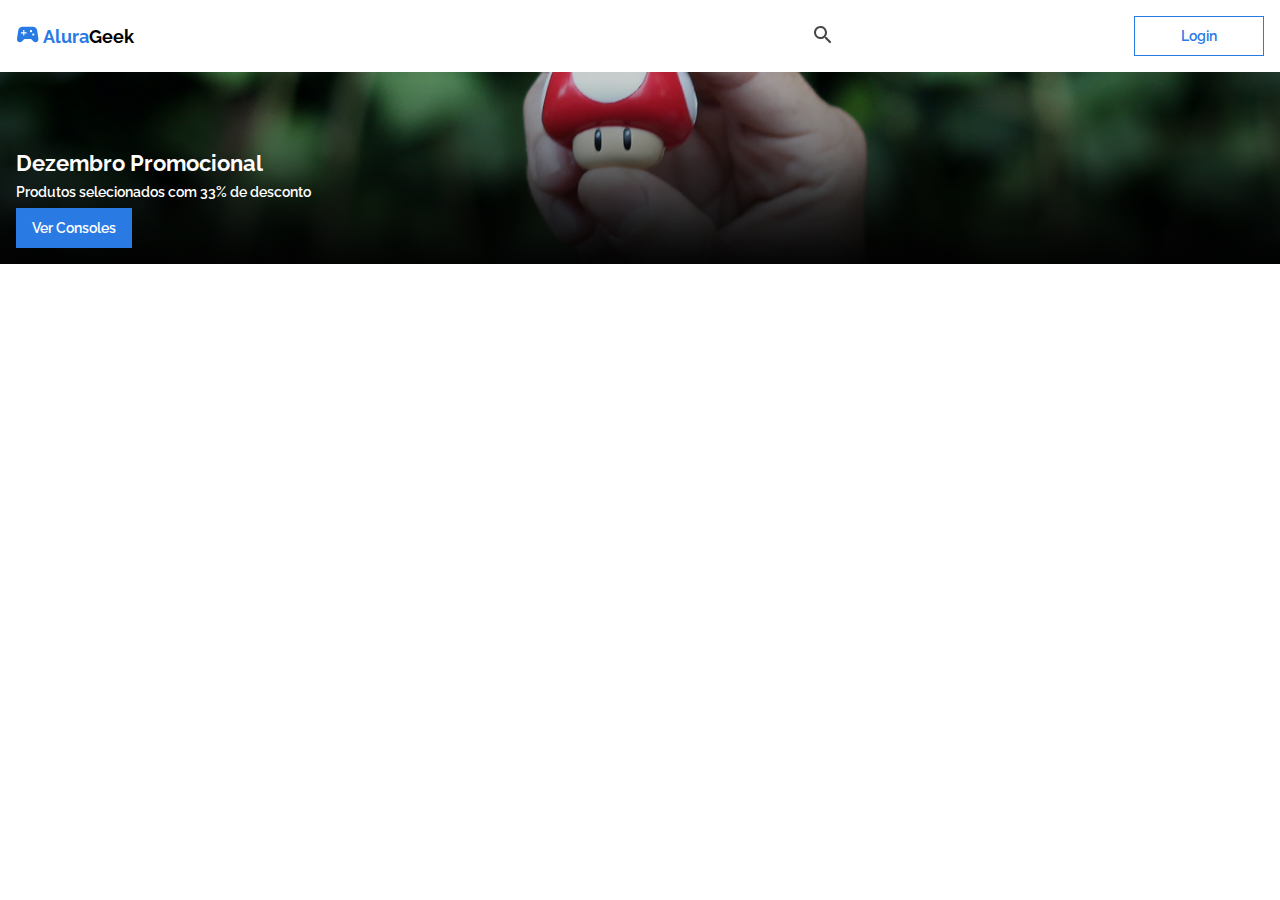
==== index.html @ 1befb426 "header tablet" ====
<!DOCTYPE html>
<html lang="pt-br">

<head>
    <meta charset="UTF-8">
    <meta http-equiv="X-UA-Compatible" content="IE=edge">
    <meta name="viewport" content="width=device-width, initial-scale=1.0">

    <link rel="preconnect" href="https://fonts.googleapis.com">
    <link rel="preconnect" href="https://fonts.gstatic.com" crossorigin>
    <link href="https://fonts.googleapis.com/css2?family=Raleway:wght@400;500;600;700&display=swap" rel="stylesheet">

    <link rel="stylesheet" href="./styles/default.css">

    <title>Home</title>
</head>

<body>
    <header class="header">
        <div class="header-container">
            <div class="header-logo">
                <img src="./assets/barraNavegacao/joystick.svg" alt="Logo AluraGeek">
                <p class="header-title"><span>Alura</span>Geek</p>
            </div>

            <button class="header-btnLogin">Login</button>

            <input type="text" placeholder="O que deseja encontrar?" class="header-input desktop tablet mobile">
            <button class="header-btnSearch">
                <img src="./assets/barraNavegacao/lupa.svg" alt="Icone de lupa">
            </button>
        </div>
    </header>

    <section class="banner">
        <div class="banner-content">
            <h2>Dezembro Promocional</h2>
            <p>Produtos selecionados com 33% de desconto</p>
            <button>Ver Consoles</button>
        </div>
    </section>
</body>

</html>
---- styles/default.css ----
@import url(./header.css);
@import url(./banner.css);

:root {
    --cor-preto: #000000;
    --cor-branco: #FFFFFF;
    --cor-branco-palido: #F5F5F5;
    --cor-azul-baby: #EAF2FD;
    --cor-cinza-default: #464646;
    --cor-azul-default: #2A7AE4;

    --fonte-default: 'Raleway';
}

* {
    box-sizing: border-box;
    padding: 0;
    font-family: var(--fonte-default), sans-serif;
}

body {
    margin: 0;
    font-size: 16px;
}

.mobile{
    display: block;
}

.desktop {
    display: none;
}

.tablet {
    display: none;
}

@media screen and (min-width: 481px) {
    .mobile{
        display: none;
    }
    
    .desktop {
        display: none;
    }
    
    .tablet {
        display: block;
    }
}

@media screen and (min-width: 1279px) {
    .mobile{
        display: none;
    }
    
    .desktop {
        display: block;
    }
    
    .tablet {
        display: none;
    }
}
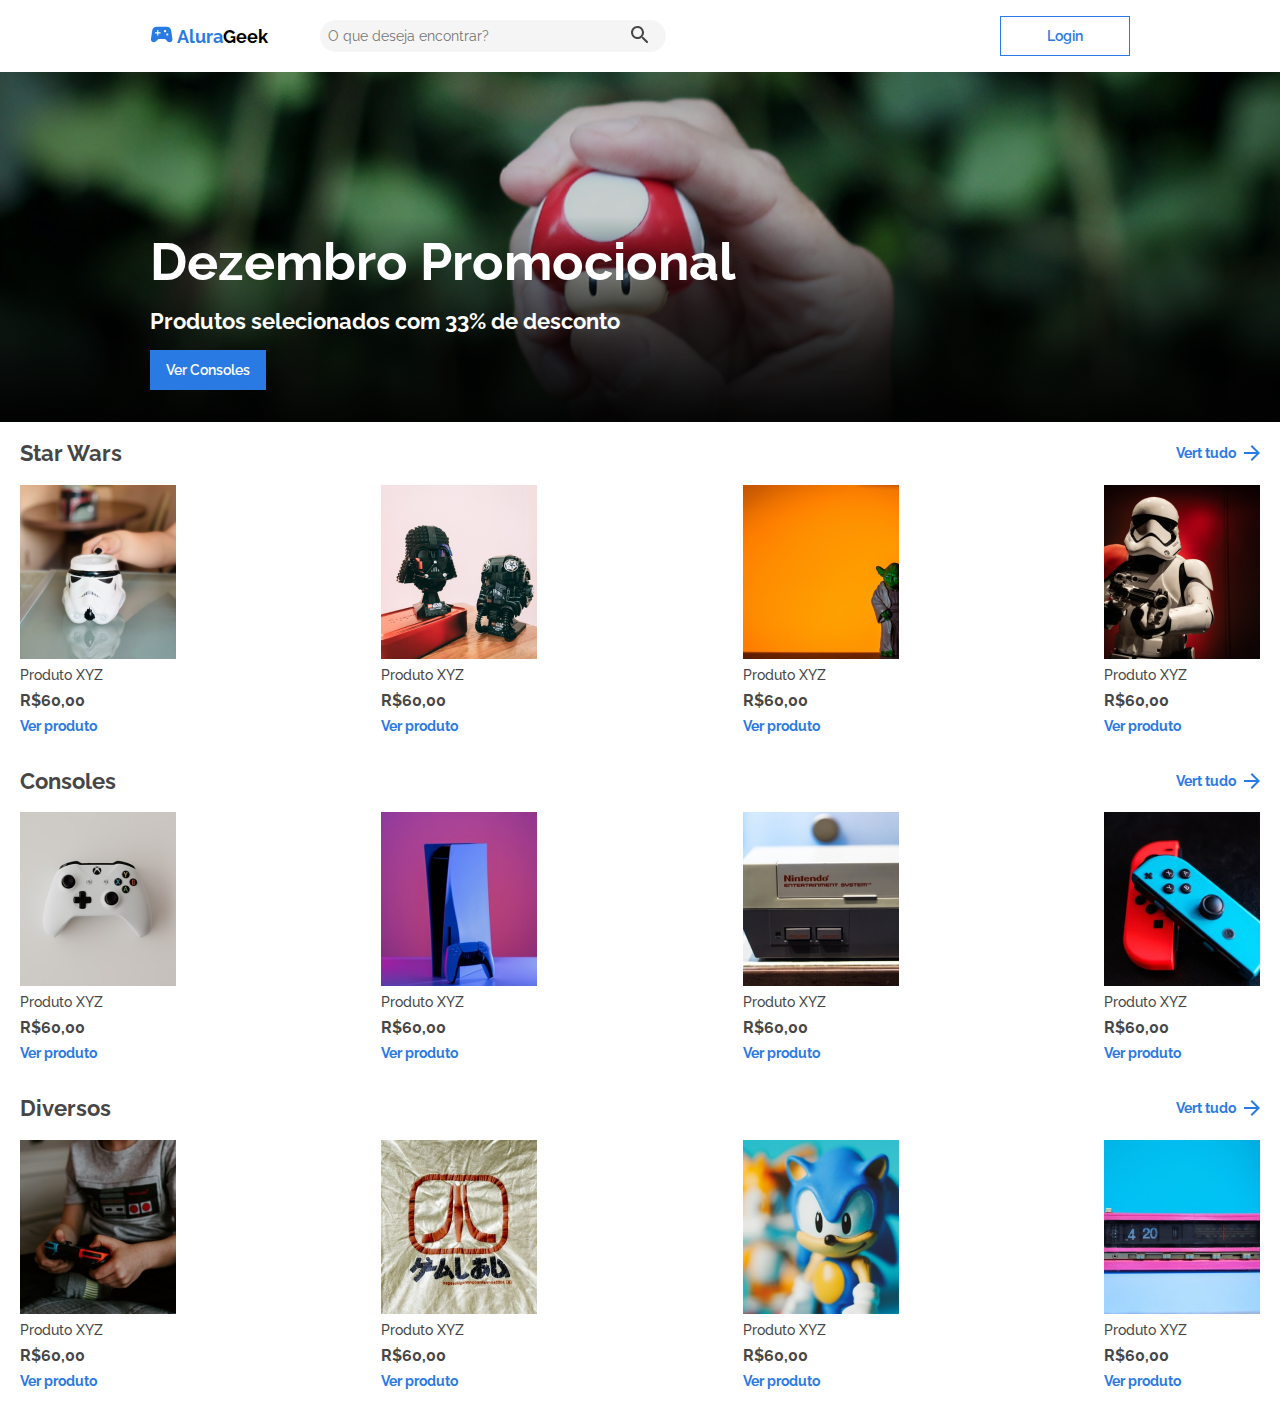
==== commit 58f40ada: "items mobile" ====
--- a/index.html
+++ b/index.html
@@ -39,6 +39,136 @@
             <button>Ver Consoles</button>
         </div>
     </section>
+
+    <main class="main-content">
+
+        <div class="area-items">
+            <div class="items-header">
+                <h2 class="title">Star Wars</h2>
+                <button class="btn-seeAll">Vert tudo <img src="./assets/arrow-right.svg"> </button>
+            </div>
+
+            <div class="items-body">
+                <div class="item">
+                    <img src="./assets/itens/starwars1.png" alt="Produto do Star wars">
+                    <h3>Produto XYZ</h3>
+                    <span>R$60,00</span>
+                    <button>Ver produto</button>
+                </div>
+                <div class="item">
+                    <img src="./assets/itens/starwars2.png" alt="Produto do Star wars">
+                    <h3>Produto XYZ</h3>
+                    <span>R$60,00</span>
+                    <button>Ver produto</button>
+                </div>
+                <div class="item">
+                    <img src="./assets/itens/starwars3.png" alt="Produto do Star wars">
+                    <h3>Produto XYZ</h3>
+                    <span>R$60,00</span>
+                    <button>Ver produto</button>
+                </div>
+
+                <div class="item">
+                    <img src="./assets/itens/starwars4.png" alt="Produto do Star wars">
+                    <h3>Produto XYZ</h3>
+                    <span>R$60,00</span>
+                    <button>Ver produto</button>
+                </div>
+
+                <div class="item item-bonus">
+                    <img src="./assets/itens/starwars5.png" alt="Produto do Star wars">
+                    <h3>Produto XYZ</h3>
+                    <span>R$60,00</span>
+                    <button>Ver produto</button>
+                </div>
+            </div>
+        </div>
+
+        <div class="area-items">
+            <div class="items-header">
+                <h2 class="title">Consoles</h2>
+                <button class="btn-seeAll">Vert tudo <img src="./assets/arrow-right.svg"> </button>
+            </div>
+
+            <div class="items-body">
+                <div class="item">
+                    <img src="./assets/itens/console1.png" alt="Produto de Consoles">
+                    <h3>Produto XYZ</h3>
+                    <span>R$60,00</span>
+                    <button>Ver produto</button>
+                </div>
+                <div class="item">
+                    <img src="./assets/itens/console2.png" alt="Produto de Consoles">
+                    <h3>Produto XYZ</h3>
+                    <span>R$60,00</span>
+                    <button>Ver produto</button>
+                </div>
+                <div class="item">
+                    <img src="./assets/itens/console3.png" alt="Produto de Consoles">
+                    <h3>Produto XYZ</h3>
+                    <span>R$60,00</span>
+                    <button>Ver produto</button>
+                </div>
+
+                <div class="item">
+                    <img src="./assets/itens/console4.png" alt="Produto de Consoles">
+                    <h3>Produto XYZ</h3>
+                    <span>R$60,00</span>
+                    <button>Ver produto</button>
+                </div>
+
+                <div class="item item-bonus">
+                    <img src="./assets/itens/console5.png" alt="Produto de Consoles">
+                    <h3>Produto XYZ</h3>
+                    <span>R$60,00</span>
+                    <button>Ver produto</button>
+                </div>
+            </div>
+        </div>
+
+        <div class="area-items">
+            <div class="items-header">
+                <h2 class="title">Diversos</h2>
+                <button class="btn-seeAll">Vert tudo <img src="./assets/arrow-right.svg"> </button>
+            </div>
+
+            <div class="items-body">
+                <div class="item">
+                    <img src="./assets/itens/diversos1.png" alt="Produto diversos">
+                    <h3>Produto XYZ</h3>
+                    <span>R$60,00</span>
+                    <button>Ver produto</button>
+                </div>
+                <div class="item">
+                    <img src="./assets/itens/diversos2.png" alt="Produto diversos">
+                    <h3>Produto XYZ</h3>
+                    <span>R$60,00</span>
+                    <button>Ver produto</button>
+                </div>
+                <div class="item">
+                    <img src="./assets/itens/diversos3.png" alt="Produto diversos">
+                    <h3>Produto XYZ</h3>
+                    <span>R$60,00</span>
+                    <button>Ver produto</button>
+                </div>
+
+                <div class="item">
+                    <img src="./assets/itens/diversos4.png" alt="Produto diversos">
+                    <h3>Produto XYZ</h3>
+                    <span>R$60,00</span>
+                    <button>Ver produto</button>
+                </div>
+
+                <div class="item item-bonus">
+                    <img src="./assets/itens/diversos5.png" alt="Produto diversos">
+                    <h3>Produto XYZ</h3>
+                    <span>R$60,00</span>
+                    <button>Ver produto</button>
+                </div>
+            </div>
+        </div>
+
+    </main>
 </body>
 
 </html>--- a/styles/default.css
+++ b/styles/default.css
@@ -1,5 +1,6 @@
 @import url(./header.css);
 @import url(./banner.css);
+@import url(./items.css);
 
 :root {
     --cor-preto: #000000;
@@ -7,6 +8,7 @@
     --cor-branco-palido: #F5F5F5;
     --cor-azul-baby: #EAF2FD;
     --cor-cinza-default: #464646;
+    --cor-cinza-baby: #A2A2A2;
     --cor-azul-default: #2A7AE4;
 
     --fonte-default: 'Raleway';
@@ -23,42 +25,8 @@
     font-size: 16px;
 }
 
-.mobile{
-    display: block;
+@media screen and (min-width: 481px) {
 }
 
-.desktop {
-    display: none;
-}
-
-.tablet {
-    display: none;
-}
-
-@media screen and (min-width: 481px) {
-    .mobile{
-        display: none;
-    }
-    
-    .desktop {
-        display: none;
-    }
-    
-    .tablet {
-        display: block;
-    }
-}
-
-@media screen and (min-width: 1279px) {
-    .mobile{
-        display: none;
-    }
-    
-    .desktop {
-        display: block;
-    }
-    
-    .tablet {
-        display: none;
-    }
+@media screen and (min-width: 769px) {
 }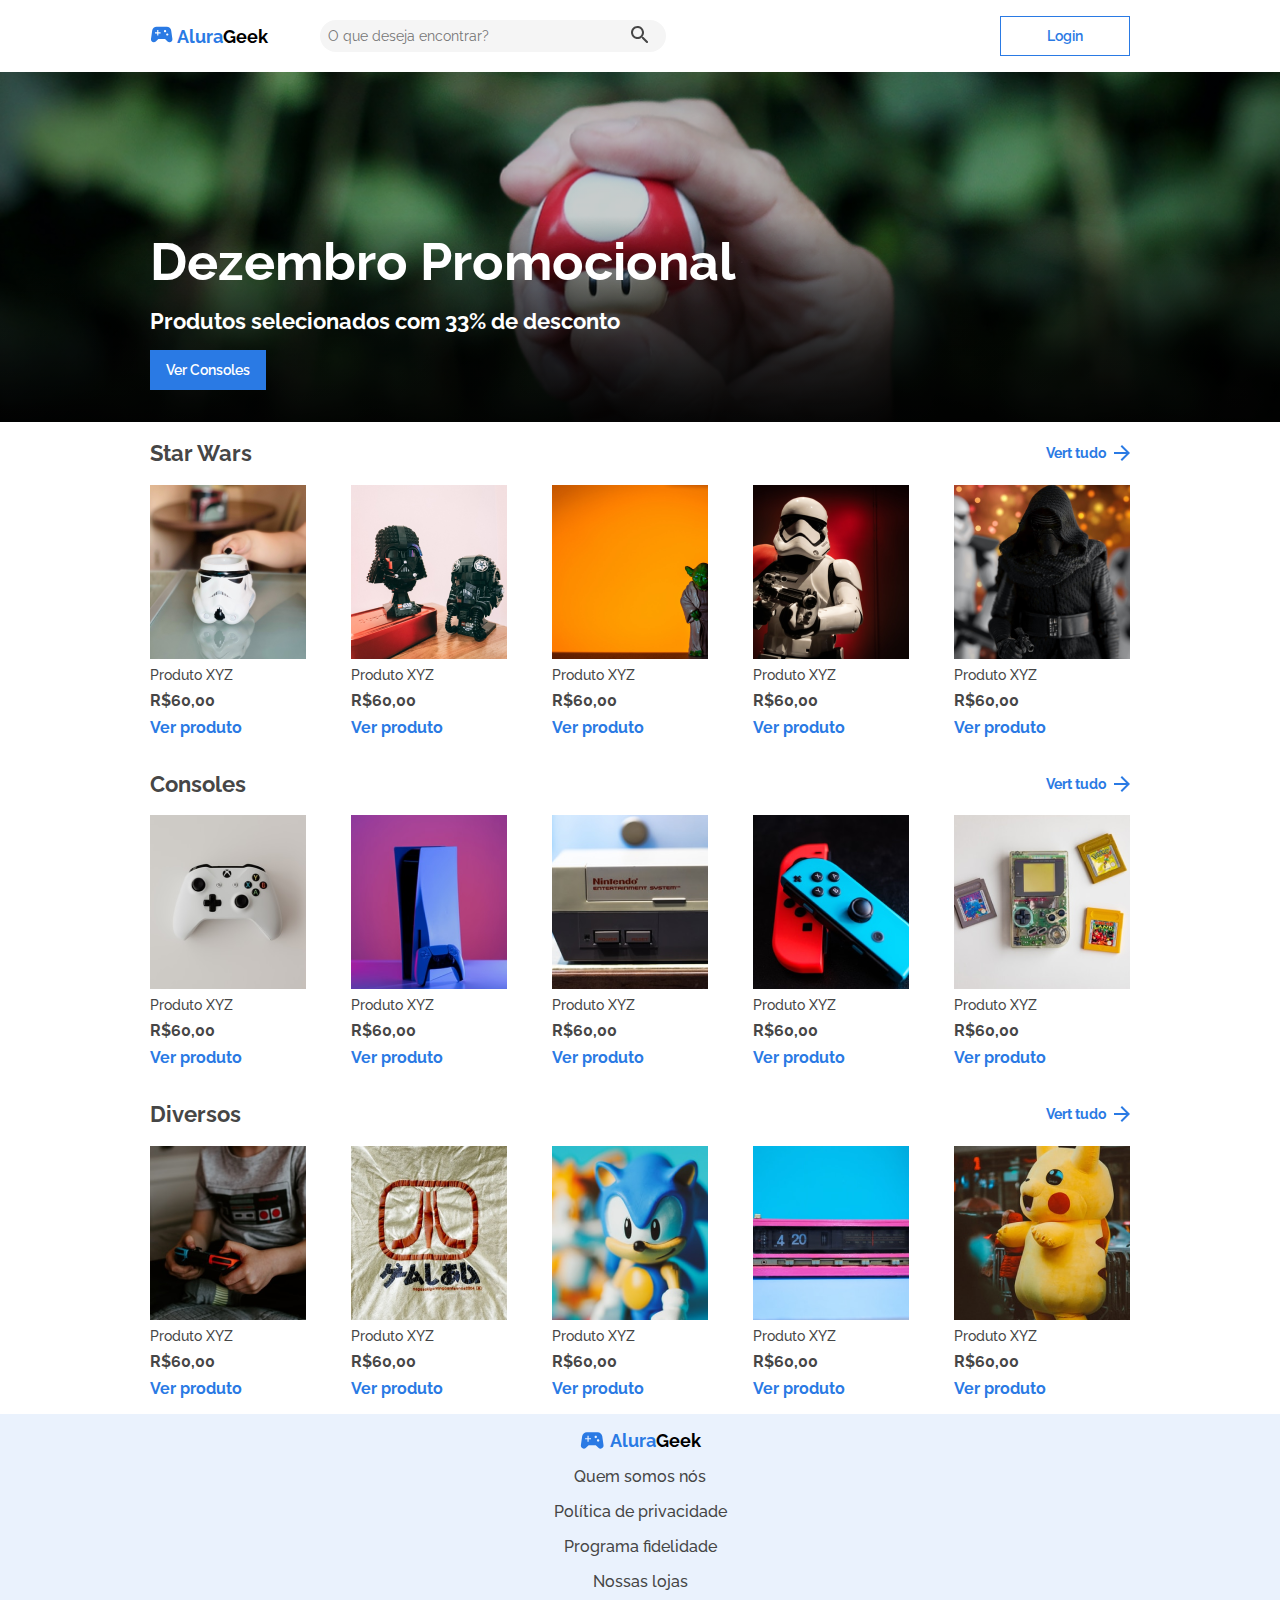
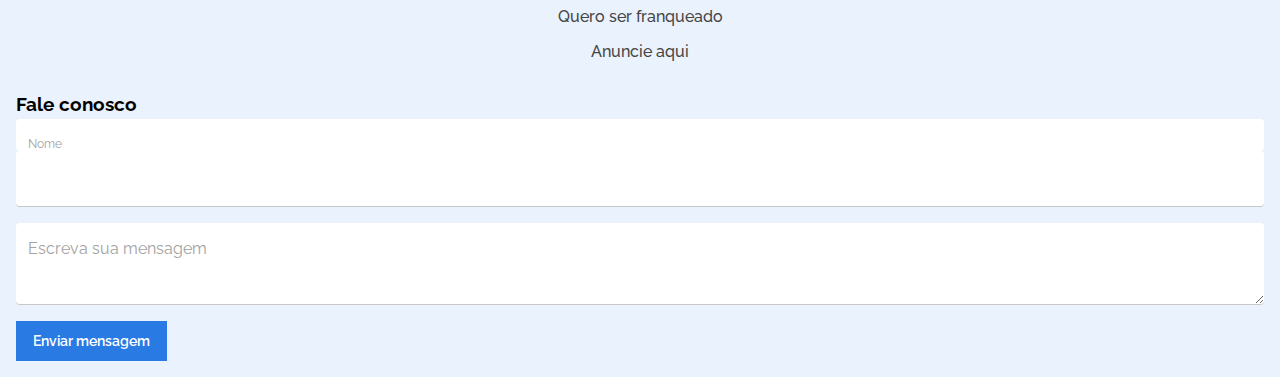
==== commit b02c2786: "contacts mobile" ====
--- a/index.html
+++ b/index.html
@@ -169,6 +169,37 @@
         </div>
 
     </main>
+
+    <footer class="footer">
+
+        <section class="fo-contact">
+            <div class="contact-links">
+                <div class="logo">
+                    <img src="./assets/barraNavegacao/joystick.svg" alt="Logo AluraGeek">
+                    <p class="logo-title"><span>Alura</span>Geek</p>
+                </div>
+                <ul class="contact-items">
+                    <li><a href="">Quem somos nós</a></li>
+                    <li><a href="">Política de privacidade</a></li>
+                    <li><a href="">Programa fidelidade</a></li>
+                    <li><a href="">Nossas lojas</a></li>
+                    <li><a href="">Quero ser franqueado</a></li>
+                    <li><a href="">Anuncie aqui</a></li>
+                </ul>
+            </div>
+
+            <div class="contact-form">
+                <h3>Fale conosco</h3>
+                <form>
+                    <label class="inpt-label" for="nome">Nome</label>
+                    <input class="inpt-nome" type="text" id="nome">
+                    <textarea class="inpt-msm" placeholder="Escreva sua mensagem" ></textarea>
+                    <input class="inpt-btn" type="submit" value="Enviar mensagem">
+                </form>
+            </div>
+        </section>
+
+    </footer>
 </body>
 
 </html>--- a/styles/default.css
+++ b/styles/default.css
@@ -1,6 +1,7 @@
 @import url(./header.css);
 @import url(./banner.css);
 @import url(./items.css);
+@import url(./contact.css);
 
 :root {
     --cor-preto: #000000;
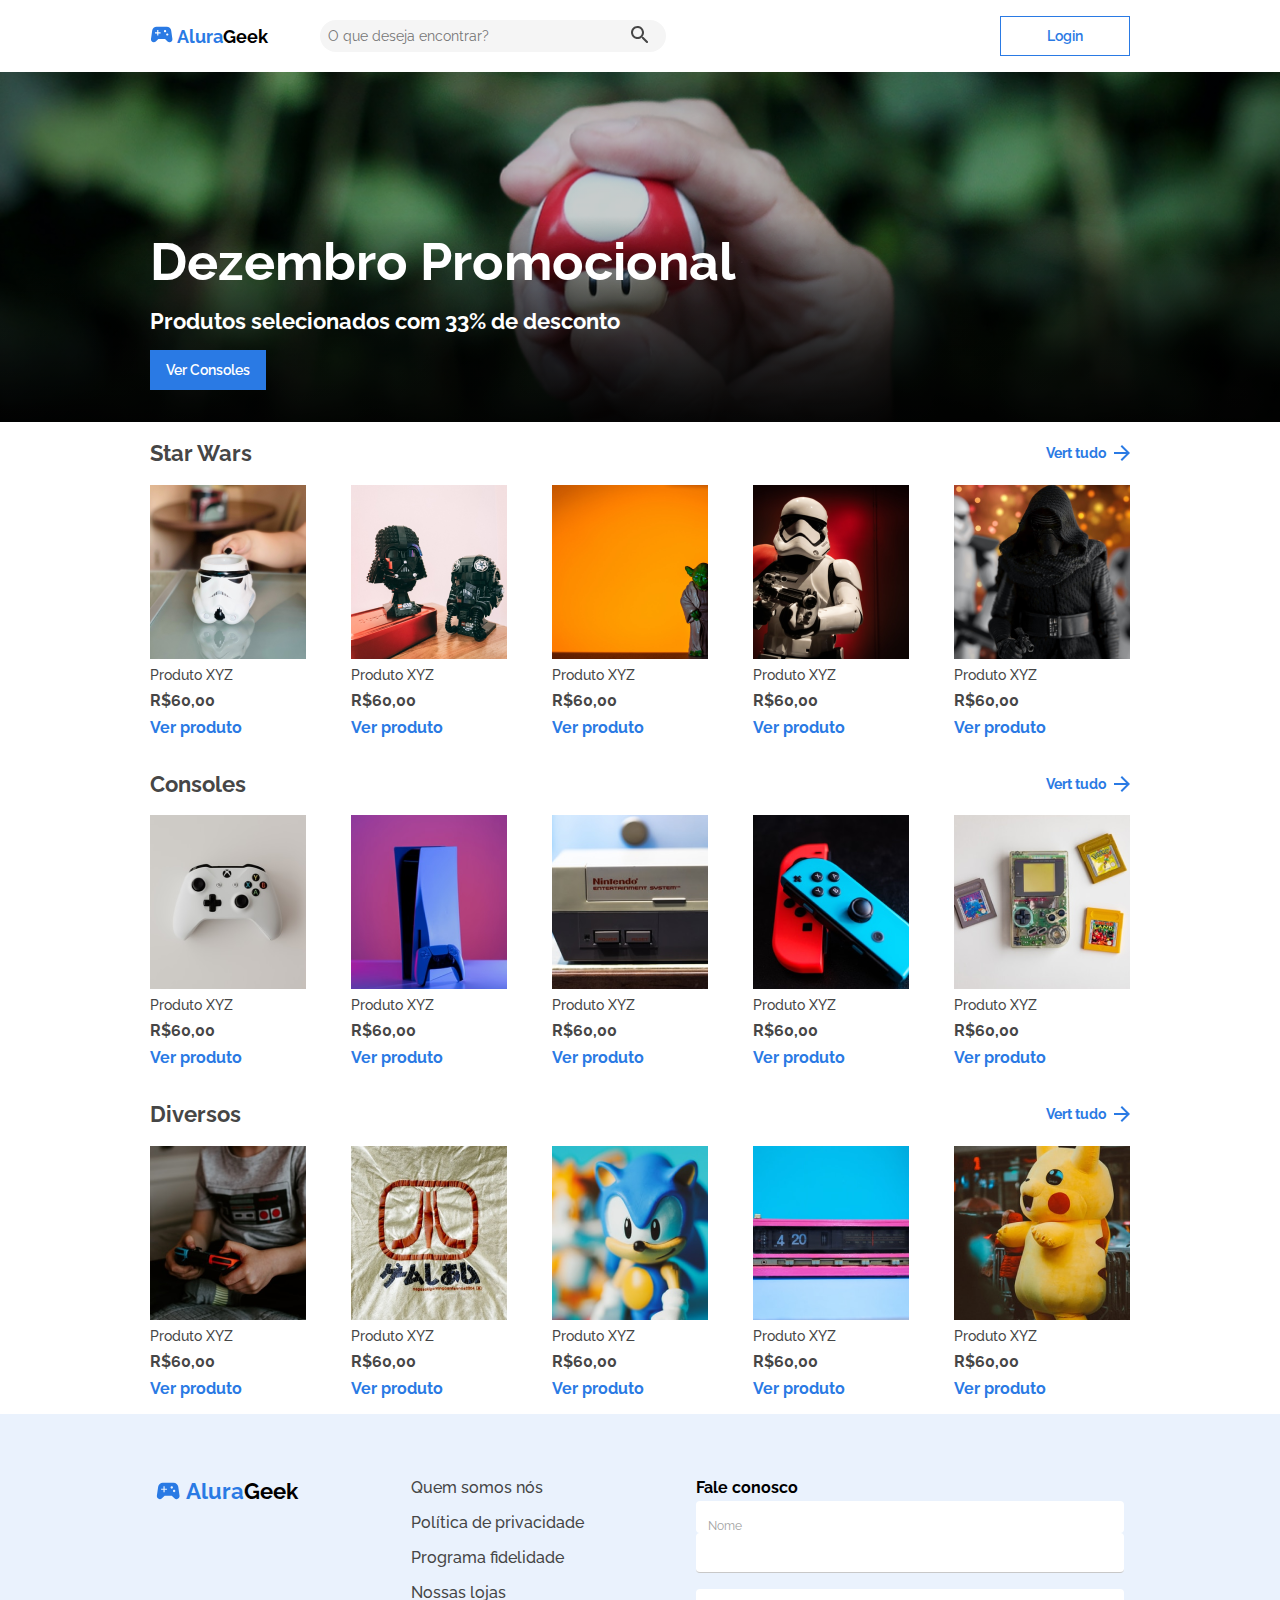
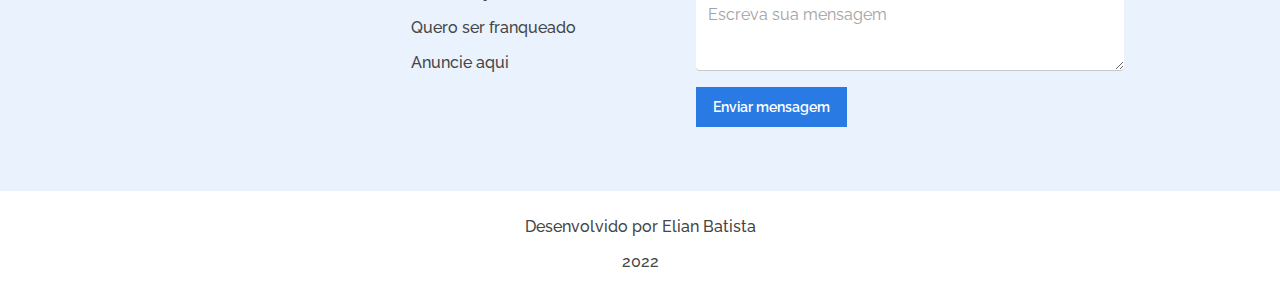
==== commit d7994963: "footer dev" ====
--- a/index.html
+++ b/index.html
@@ -199,6 +199,11 @@
             </div>
         </section>
 
+        <section class="footer-dev">
+            <p>Desenvolvido por Elian Batista</p>
+            <p>2022</p>
+        </section>
+
     </footer>
 </body>
 
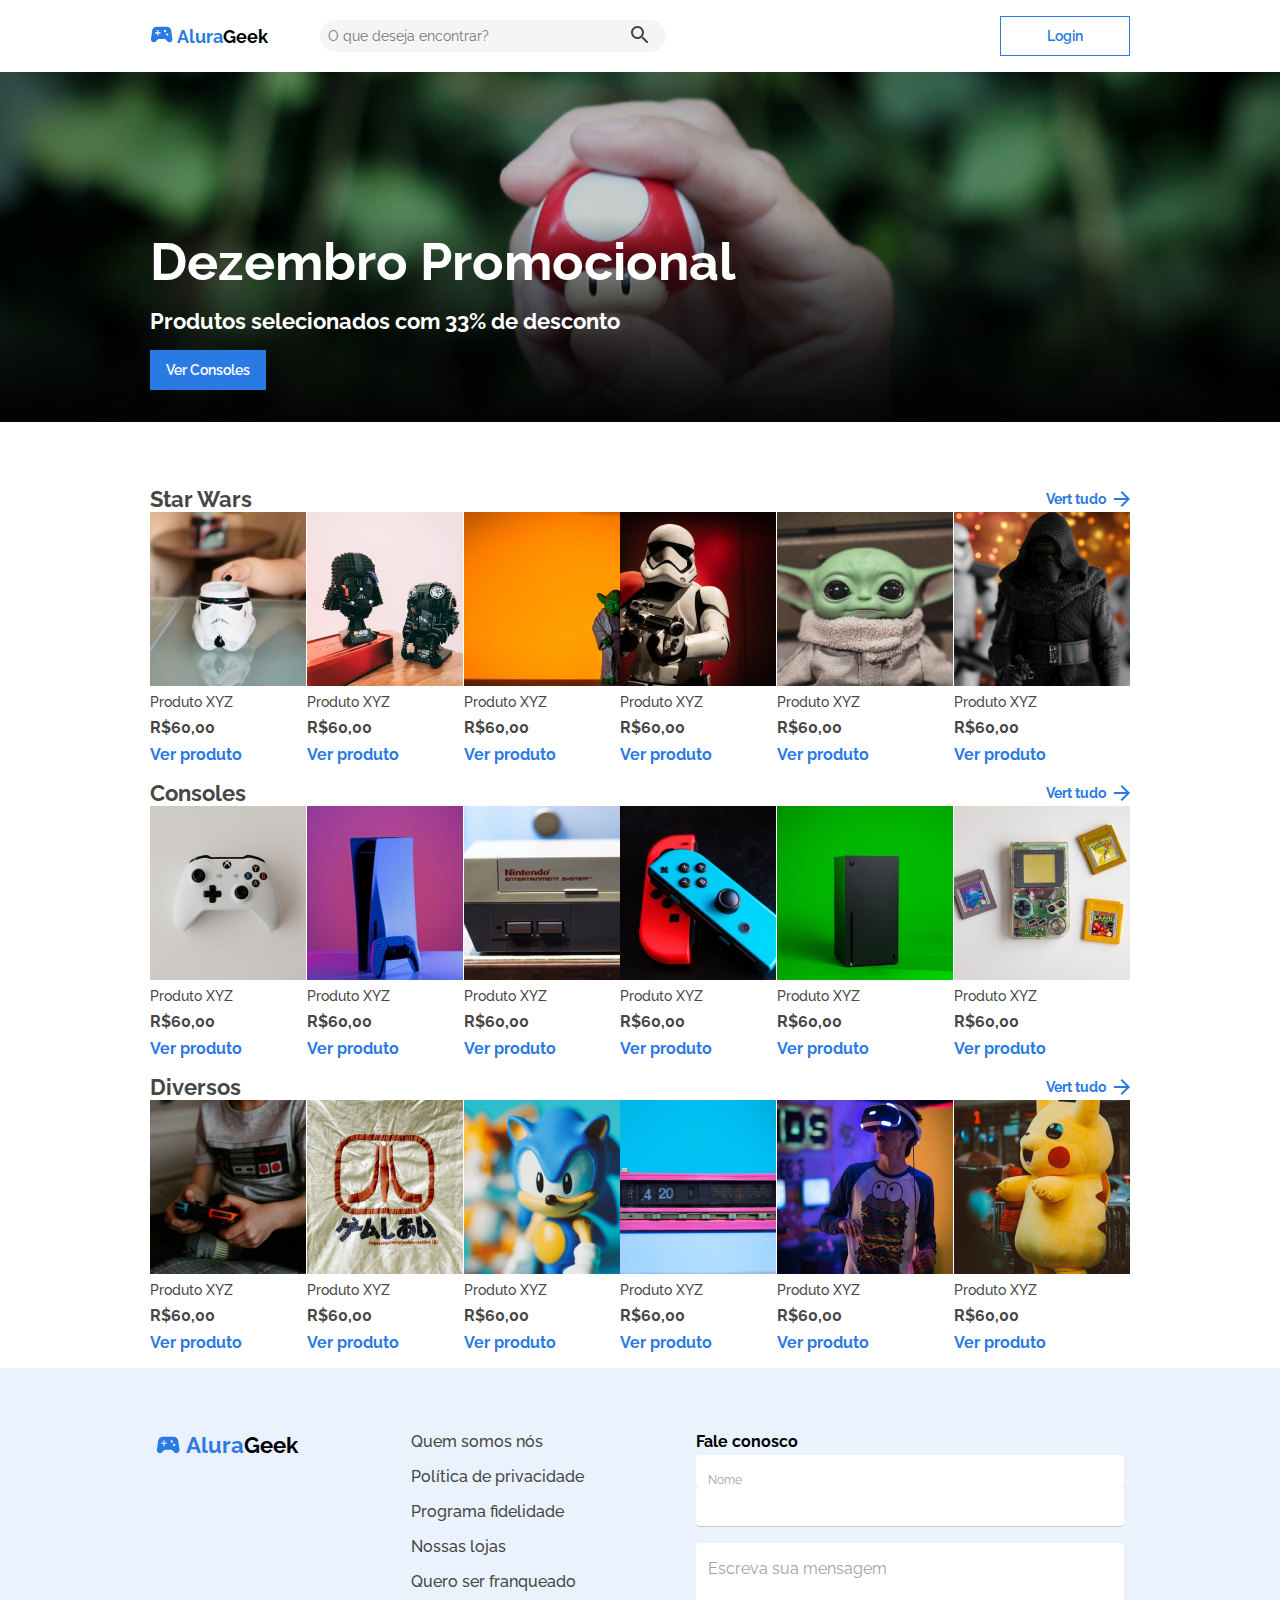
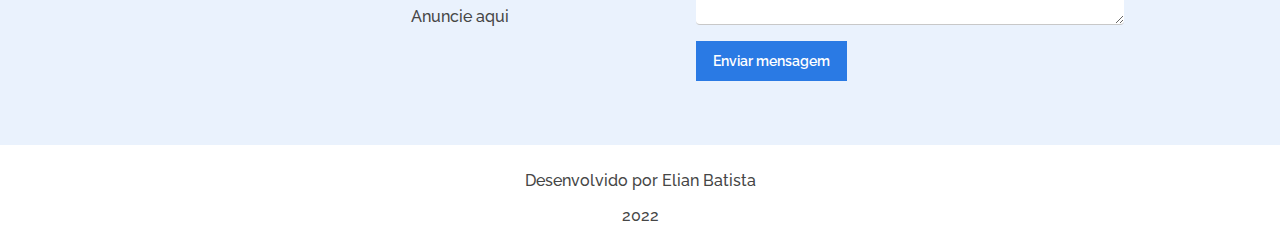
==== commit 9e672476: "readjustments home" ====
--- a/index.html
+++ b/index.html
@@ -10,9 +10,10 @@
     <link rel="preconnect" href="https://fonts.gstatic.com" crossorigin>
     <link href="https://fonts.googleapis.com/css2?family=Raleway:wght@400;500;600;700&display=swap" rel="stylesheet">
 
+    <link rel="stylesheet" href="./styles/defaultHome.css">
     <link rel="stylesheet" href="./styles/default.css">
 
-    <title>Home</title>
+    <title>Home | AluraGeek</title>
 </head>
 
 <body>
@@ -23,7 +24,7 @@
                 <p class="header-title"><span>Alura</span>Geek</p>
             </div>
 
-            <button class="header-btnLogin">Login</button>
+            <a href="./pages/login.html" class="header-btnLogin">Login</a>
 
             <input type="text" placeholder="O que deseja encontrar?" class="header-input desktop tablet mobile">
             <button class="header-btnSearch">
@@ -76,6 +77,13 @@
                 </div>
 
                 <div class="item item-bonus">
+                    <img src="./assets/itens/starwars6.png" alt="Produto do Star wars">
+                    <h3>Produto XYZ</h3>
+                    <span>R$60,00</span>
+                    <button>Ver produto</button>
+                </div>
+
+                <div class="item item-bonus">
                     <img src="./assets/itens/starwars5.png" alt="Produto do Star wars">
                     <h3>Produto XYZ</h3>
                     <span>R$60,00</span>
@@ -118,6 +126,13 @@
                 </div>
 
                 <div class="item item-bonus">
+                    <img src="./assets/itens/console6.png" alt="Produto de Consoles">
+                    <h3>Produto XYZ</h3>
+                    <span>R$60,00</span>
+                    <button>Ver produto</button>
+                </div>
+
+                <div class="item item-bonus">
                     <img src="./assets/itens/console5.png" alt="Produto de Consoles">
                     <h3>Produto XYZ</h3>
                     <span>R$60,00</span>
@@ -154,6 +169,13 @@
 
                 <div class="item">
                     <img src="./assets/itens/diversos4.png" alt="Produto diversos">
+                    <h3>Produto XYZ</h3>
+                    <span>R$60,00</span>
+                    <button>Ver produto</button>
+                </div>
+
+                <div class="item item-bonus">
+                    <img src="./assets/itens/diversos6.png" alt="Produto diversos">
                     <h3>Produto XYZ</h3>
                     <span>R$60,00</span>
                     <button>Ver produto</button>
--- a/styles/defaultHome.css
+++ b/styles/defaultHome.css
@@ -0,0 +1,4 @@
+@import url(./header.css);
+@import url(./home/banner.css);
+@import url(./home/items.css);
+@import url(./contact.css);--- a/styles/default.css
+++ b/styles/default.css
@@ -1,8 +1,3 @@
-@import url(./header.css);
-@import url(./banner.css);
-@import url(./items.css);
-@import url(./contact.css);
-
 :root {
     --cor-preto: #000000;
     --cor-branco: #FFFFFF;
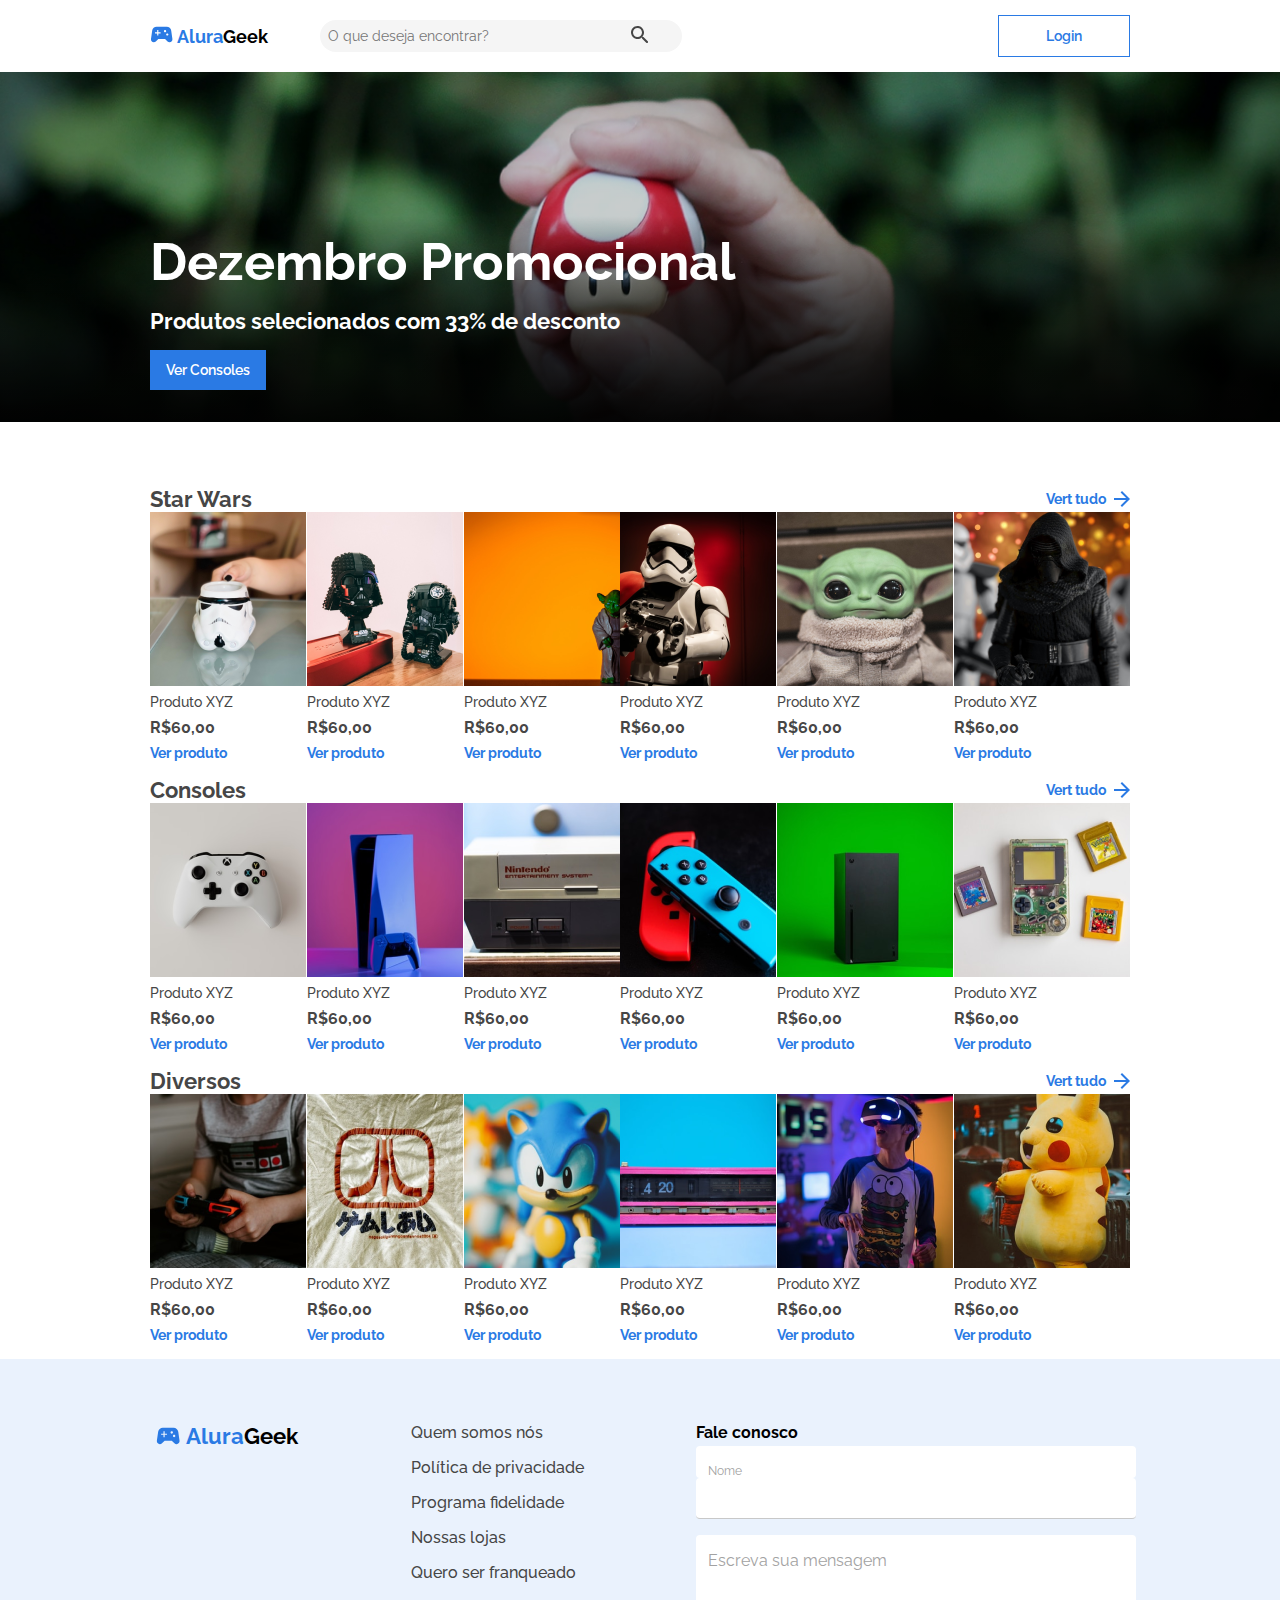
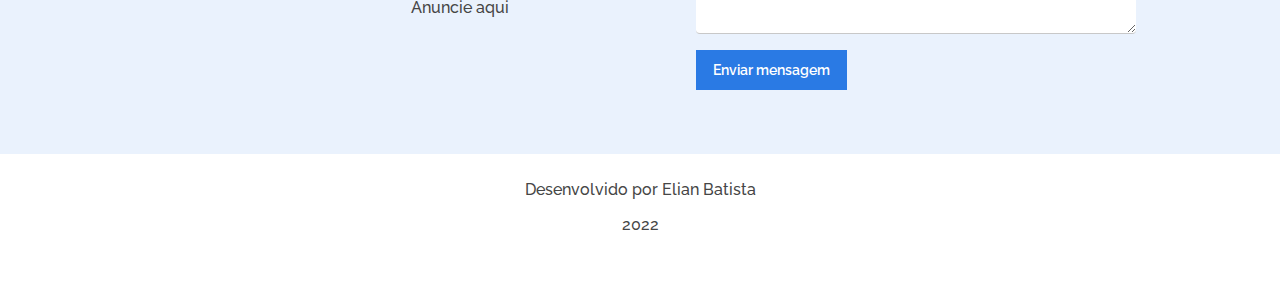
==== commit 79882653: "item desc mobile" ====
--- a/index.html
+++ b/index.html
@@ -54,40 +54,40 @@
                     <img src="./assets/itens/starwars1.png" alt="Produto do Star wars">
                     <h3>Produto XYZ</h3>
                     <span>R$60,00</span>
-                    <button>Ver produto</button>
+                    <a href="./pages/itemDesc.html">Ver produto</a>
                 </div>
                 <div class="item">
                     <img src="./assets/itens/starwars2.png" alt="Produto do Star wars">
                     <h3>Produto XYZ</h3>
                     <span>R$60,00</span>
-                    <button>Ver produto</button>
+                    <a href="./pages/itemDesc.html">Ver produto</a>
                 </div>
                 <div class="item">
                     <img src="./assets/itens/starwars3.png" alt="Produto do Star wars">
                     <h3>Produto XYZ</h3>
                     <span>R$60,00</span>
-                    <button>Ver produto</button>
+                    <a href="./pages/itemDesc.html">Ver produto</a>
                 </div>
 
                 <div class="item">
                     <img src="./assets/itens/starwars4.png" alt="Produto do Star wars">
                     <h3>Produto XYZ</h3>
                     <span>R$60,00</span>
-                    <button>Ver produto</button>
+                    <a href="./pages/itemDesc.html">Ver produto</a>
                 </div>
 
                 <div class="item item-bonus">
                     <img src="./assets/itens/starwars6.png" alt="Produto do Star wars">
                     <h3>Produto XYZ</h3>
                     <span>R$60,00</span>
-                    <button>Ver produto</button>
+                    <a href="./pages/itemDesc.html">Ver produto</a>
                 </div>
 
                 <div class="item item-bonus">
                     <img src="./assets/itens/starwars5.png" alt="Produto do Star wars">
                     <h3>Produto XYZ</h3>
                     <span>R$60,00</span>
-                    <button>Ver produto</button>
+                    <a href="./pages/itemDesc.html">Ver produto</a>
                 </div>
             </div>
         </div>
@@ -103,40 +103,40 @@
                     <img src="./assets/itens/console1.png" alt="Produto de Consoles">
                     <h3>Produto XYZ</h3>
                     <span>R$60,00</span>
-                    <button>Ver produto</button>
+                    <a href="./pages/itemDesc.html">Ver produto</a>
                 </div>
                 <div class="item">
                     <img src="./assets/itens/console2.png" alt="Produto de Consoles">
                     <h3>Produto XYZ</h3>
                     <span>R$60,00</span>
-                    <button>Ver produto</button>
+                    <a href="./pages/itemDesc.html">Ver produto</a>
                 </div>
                 <div class="item">
                     <img src="./assets/itens/console3.png" alt="Produto de Consoles">
                     <h3>Produto XYZ</h3>
                     <span>R$60,00</span>
-                    <button>Ver produto</button>
+                    <a href="./pages/itemDesc.html">Ver produto</a>
                 </div>
 
                 <div class="item">
                     <img src="./assets/itens/console4.png" alt="Produto de Consoles">
                     <h3>Produto XYZ</h3>
                     <span>R$60,00</span>
-                    <button>Ver produto</button>
+                    <a href="./pages/itemDesc.html">Ver produto</a>
                 </div>
 
                 <div class="item item-bonus">
                     <img src="./assets/itens/console6.png" alt="Produto de Consoles">
                     <h3>Produto XYZ</h3>
                     <span>R$60,00</span>
-                    <button>Ver produto</button>
+                    <a href="./pages/itemDesc.html">Ver produto</a>
                 </div>
 
                 <div class="item item-bonus">
                     <img src="./assets/itens/console5.png" alt="Produto de Consoles">
                     <h3>Produto XYZ</h3>
                     <span>R$60,00</span>
-                    <button>Ver produto</button>
+                    <a href="./pages/itemDesc.html">Ver produto</a>
                 </div>
             </div>
         </div>
@@ -152,40 +152,40 @@
                     <img src="./assets/itens/diversos1.png" alt="Produto diversos">
                     <h3>Produto XYZ</h3>
                     <span>R$60,00</span>
-                    <button>Ver produto</button>
+                    <a href="./pages/itemDesc.html">Ver produto</a>
                 </div>
                 <div class="item">
                     <img src="./assets/itens/diversos2.png" alt="Produto diversos">
                     <h3>Produto XYZ</h3>
                     <span>R$60,00</span>
-                    <button>Ver produto</button>
+                    <a href="./pages/itemDesc.html">Ver produto</a>
                 </div>
                 <div class="item">
                     <img src="./assets/itens/diversos3.png" alt="Produto diversos">
                     <h3>Produto XYZ</h3>
                     <span>R$60,00</span>
-                    <button>Ver produto</button>
+                    <a href="./pages/itemDesc.html">Ver produto</a>
                 </div>
 
                 <div class="item">
                     <img src="./assets/itens/diversos4.png" alt="Produto diversos">
                     <h3>Produto XYZ</h3>
                     <span>R$60,00</span>
-                    <button>Ver produto</button>
+                    <a href="./pages/itemDesc.html">Ver produto</a>
                 </div>
 
                 <div class="item item-bonus">
                     <img src="./assets/itens/diversos6.png" alt="Produto diversos">
                     <h3>Produto XYZ</h3>
                     <span>R$60,00</span>
-                    <button>Ver produto</button>
+                    <a href="./pages/itemDesc.html">Ver produto</a>
                 </div>
 
                 <div class="item item-bonus">
                     <img src="./assets/itens/diversos5.png" alt="Produto diversos">
                     <h3>Produto XYZ</h3>
                     <span>R$60,00</span>
-                    <button>Ver produto</button>
+                    <a href="./pages/itemDesc.html">Ver produto</a>
                 </div>
             </div>
         </div>
--- a/styles/default.css
+++ b/styles/default.css
@@ -11,7 +11,6 @@
 }
 
 * {
-    box-sizing: border-box;
     padding: 0;
     font-family: var(--fonte-default), sans-serif;
 }
